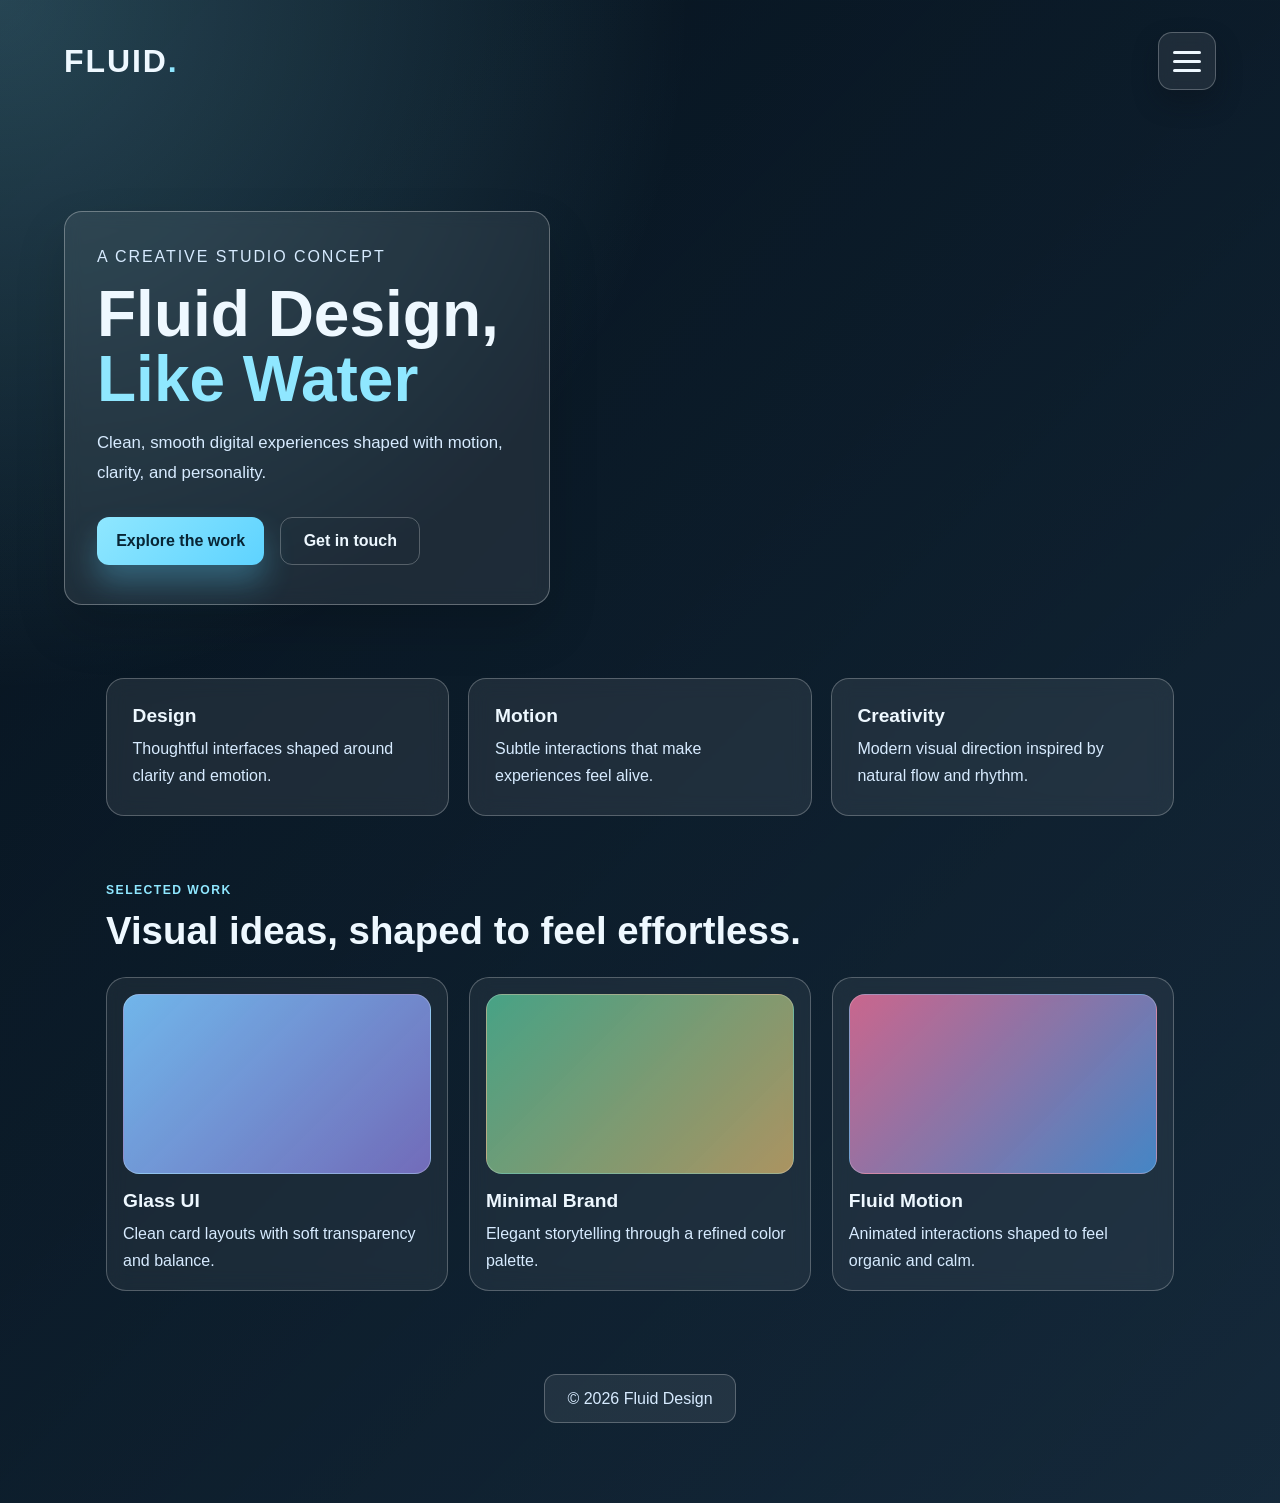
==== index.html @ 370abd74 "Refresh Fluid Design as a multi-page portfolio Co-authored-by: Copilot <223556219+Copilot@users.nore" ====
<!DOCTYPE html>
<html lang="en">

<head>
    <meta charset="UTF-8">
    <meta http-equiv="X-UA-Compatible" content="IE=edge">
    <meta name="viewport" content="width=device-width, initial-scale=1.0">
    <title>Fluid Design</title>
    <meta name="description" content="Fluid Design is a modern landing page concept inspired by water-like transitions and glassmorphism.">

    <link rel="stylesheet" href="css/flui-skin.css">
    <link rel="stylesheet" href="fontawesome-free-5.15.4-web/css/all.css">
</head>

<body>
    <div class="home-section">
        <header class="topbar">
            <a class="logo" href="index.html" aria-label="Fluid Design home">Fluid<span>.</span></a>

            <button class="menu-toggle" type="button" aria-label="Toggle menu" aria-expanded="false">
                <span class="bar"></span>
                <span class="bar"></span>
                <span class="bar"></span>
            </button>
        </header>

        <nav class="side-panel" id="site-navigation" aria-label="Main navigation">
            <div class="nav-links">
                <a href="index.html" aria-current="page">Home</a>
                <a href="about.html">About</a>
                <a href="work.html">Work</a>
                <a href="contact.html">Contact</a>
            </div>

            <div class="social-media" aria-label="Social media links">
                <a href="#" aria-label="Facebook Messenger"><i class="fab fa-facebook-messenger"></i></a>
                <a href="#" aria-label="Instagram"><i class="fab fa-instagram"></i></a>
                <a href="#" aria-label="Twitter"><i class="fab fa-twitter"></i></a>
                <a href="#" aria-label="YouTube"><i class="fab fa-youtube"></i></a>
            </div>
        </nav>

        <main class="home-content" id="home">
            <div class="content">
                <span class="eyebrow">A creative studio concept</span>
                <h1>Fluid Design,<br><span>Like Water</span></h1>
                <p class="tagline">Clean, smooth digital experiences shaped with motion, clarity, and personality.</p>

                <div class="cta-group">
                    <a href="work.html" class="primary-btn">Explore the work</a>
                    <a href="contact.html" class="secondary-btn">Get in touch</a>
                </div>
            </div>
        </main>

        <section class="info-strip" aria-label="About highlights">
            <article>
                <i class="fas fa-layer-group"></i>
                <h2>Design</h2>
                <p>Thoughtful interfaces shaped around clarity and emotion.</p>
            </article>
            <article>
                <i class="fas fa-bolt"></i>
                <h2>Motion</h2>
                <p>Subtle interactions that make experiences feel alive.</p>
            </article>
            <article>
                <i class="fas fa-pen-nib"></i>
                <h2>Creativity</h2>
                <p>Modern visual direction inspired by natural flow and rhythm.</p>
            </article>
        </section>

        <section class="projects" aria-label="Featured work">
            <div class="section-heading">
                <span>Selected work</span>
                <h3>Visual ideas, shaped to feel effortless.</h3>
            </div>

            <div class="project-grid">
                <div class="project-card">
                    <div class="project-visual visual-one"></div>
                    <h4>Glass UI</h4>
                    <p>Clean card layouts with soft transparency and balance.</p>
                </div>
                <div class="project-card">
                    <div class="project-visual visual-two"></div>
                    <h4>Minimal Brand</h4>
                    <p>Elegant storytelling through a refined color palette.</p>
                </div>
                <div class="project-card">
                    <div class="project-visual visual-three"></div>
                    <h4>Fluid Motion</h4>
                    <p>Animated interactions shaped to feel organic and calm.</p>
                </div>
            </div>
        </section>

        <footer>
            <div class="footer">
                <span>&copy; 2026 Fluid Design</span>
            </div>
        </footer>
    </div>

    <script src="js/site.js"></script>
</body>

</html>
---- css/flui-skin.css ----
:root {
    --bg-dark: #071826;
    --bg-mid: #183041;
    --panel: rgba(255, 255, 255, 0.12);
    --panel-strong: rgba(255, 255, 255, 0.2);
    --text-light: #eef8ff;
    --text-soft: #d7ebff;
    --accent: #8fe7ff;
    --accent-2: #5ed3ff;
    --shadow: rgba(12, 17, 27, 0.35);
    --border: rgba(255, 255, 255, 0.25);
}

* {
    margin: 0;
    padding: 0;
    box-sizing: border-box;
}

html {
    scroll-behavior: smooth;
}

body {
    font-family: "Segoe UI", Tahoma, Geneva, Verdana, sans-serif;
    background: linear-gradient(135deg, var(--bg-dark), var(--bg-mid));
    color: var(--text-light);
}

img {
    max-width: 100%;
    display: block;
}

button,
a {
    font: inherit;
}

.logo {
    color: var(--text-light);
    font-size: clamp(1.8rem, 2.5vw, 3rem);
    font-weight: 800;
    letter-spacing: 0.06em;
    text-transform: uppercase;
    text-decoration: none;
}

.logo span {
    color: var(--accent);
}

.home-section {
    position: relative;
    min-height: 100vh;
    padding: 2rem 4rem 3rem;
    background-image: linear-gradient(135deg, rgba(5, 16, 26, 0.7), rgba(18, 35, 53, 0.52)),
        url(../img/bg-2.jpg);
    background-size: cover;
    background-position: center;
    overflow: hidden;
}

.home-section::before {
    content: "";
    position: absolute;
    inset: 0;
    background: radial-gradient(circle at top left, rgba(143, 231, 255, 0.24), transparent 35%);
    pointer-events: none;
}

.topbar,
.home-content,
.info-strip,
.projects,
footer {
    position: relative;
    z-index: 1;
}

.topbar {
    display: flex;
    justify-content: space-between;
    align-items: center;
    margin-bottom: 3rem;
}

.menu-toggle {
    width: 58px;
    height: 58px;
    border: 1px solid var(--border);
    border-radius: 14px;
    background: rgba(255, 255, 255, 0.08);
    backdrop-filter: blur(8px);
    box-shadow: 0 12px 24px var(--shadow);
    cursor: pointer;
    display: flex;
    flex-direction: column;
    justify-content: center;
    align-items: center;
    gap: 6px;
    transition: transform 0.3s ease, background 0.3s ease;
}

.menu-toggle:hover {
    transform: translateY(-2px);
    background: rgba(255, 255, 255, 0.1);
}

.bar {
    width: 28px;
    height: 3px;
    border-radius: 999px;
    background: var(--text-light);
    transition: all 0.4s ease;
}

.menu-toggle.change .bar:nth-child(1) {
    transform: rotate(-45deg) translate(-7px, 7px);
}

.menu-toggle.change .bar:nth-child(2) {
    opacity: 0;
}

.menu-toggle.change .bar:nth-child(3) {
    transform: rotate(45deg) translate(-7px, -7px);
}

.side-panel {
    position: absolute;
    top: 5.5rem;
    right: 4rem;
    display: flex;
    flex-direction: column;
    justify-content: space-between;
    width: min(320px, calc(100vw - 3rem));
    min-height: 200px;
    padding: 1.6rem 1.4rem 1.4rem;
    border: 1px solid var(--border);
    border-radius: 22px;
    background: linear-gradient(135deg, rgba(76, 164, 197, 0.8), rgba(62, 43, 60, 0.55));
    backdrop-filter: blur(18px);
    box-shadow: 0 22px 45px rgba(0, 0, 0, 0.28);
    transform: translateX(120%);
    opacity: 0;
    pointer-events: none;
    visibility: hidden;
    transition: transform 0.35s ease, opacity 0.35s ease, visibility 0s linear 0.35s;
    z-index: 5;
}

.side-panel.open {
    transform: translateX(0);
    opacity: 1;
    pointer-events: auto;
    visibility: visible;
    transition-delay: 0s;
}

.nav-links {
    display: flex;
    flex-direction: column;
    gap: 0.9rem;
    margin-top: 0.8rem;
}

.nav-links a {
    color: var(--text-light);
    text-decoration: none;
    font-weight: 600;
    letter-spacing: 0.04em;
    padding: 0.7rem 0.8rem;
    border-radius: 10px;
    transition: background 0.25s ease, transform 0.25s ease;
}

.nav-links a:hover,
.nav-links a:focus-visible {
    background: rgba(255, 255, 255, 0.08);
    transform: translateX(4px);
    outline: none;
}

.nav-links a[aria-current="page"] {
    color: var(--accent);
    background: rgba(255, 255, 255, 0.08);
}

.social-media {
    display: flex;
    justify-content: center;
    gap: 1rem;
    margin-top: 1.3rem;
    font-size: 1.5rem;
}

.social-media a {
    display: inline-flex;
    align-items: center;
    justify-content: center;
    width: 42px;
    height: 42px;
    border-radius: 50%;
    color: var(--text-light);
    background: rgba(255, 255, 255, 0.08);
    border: 1px solid rgba(255, 255, 255, 0.15);
    transition: transform 0.25s ease, color 0.25s ease, background 0.25s ease;
}

.social-media a:hover,
.social-media a:focus-visible {
    color: #112633;
    background: rgba(255, 255, 255, 0.9);
    transform: translateY(-2px);
    outline: none;
}

.home-content {
    display: flex;
    align-items: center;
    min-height: 60vh;
    margin-top: 2rem;
}

.content {
    max-width: 560px;
    padding: 2.2rem 2rem 2.4rem;
    border: 1px solid rgba(255, 255, 255, 0.3);
    border-radius: 18px;
    background: rgba(255, 255, 255, 0.08);
    backdrop-filter: blur(8px);
    box-shadow: 0 24px 50px rgba(0, 0, 0, 0.15);
}

.eyebrow {
    display: inline-block;
    font-size: 1rem;
    letter-spacing: 0.12em;
    text-transform: uppercase;
    color: var(--text-soft);
    margin-bottom: 1rem;
}

.home-content h1 {
    font-size: clamp(2.8rem, 5vw, 5rem);
    line-height: 1.02;
    margin-bottom: 1rem;
}

.home-content h1 span {
    color: var(--accent);
}

.tagline {
    max-width: 45ch;
    font-size: 1.05rem;
    line-height: 1.8;
    color: var(--text-soft);
    margin-bottom: 1.8rem;
}

.cta-group {
    display: flex;
    flex-wrap: wrap;
    gap: 1rem;
}

.primary-btn,
.secondary-btn {
    display: inline-flex;
    align-items: center;
    justify-content: center;
    min-width: 140px;
    height: 48px;
    padding: 0.85rem 1.2rem;
    border-radius: 12px;
    text-decoration: none;
    font-weight: 700;
    transition: transform 0.25s ease, box-shadow 0.25s ease, border-color 0.25s ease;
}

.primary-btn {
    background: linear-gradient(135deg, var(--accent), var(--accent-2));
    color: #082535;
    box-shadow: 0 18px 30px rgba(94, 211, 255, 0.3);
}

.secondary-btn {
    background: transparent;
    color: var(--text-light);
    border: 1px solid var(--border);
}

.primary-btn:hover,
.primary-btn:focus-visible,
.secondary-btn:hover,
.secondary-btn:focus-visible {
    transform: translateY(-2px);
    outline: none;
}

.info-strip {
    display: grid;
    grid-template-columns: repeat(3, minmax(220px, 1fr));
    gap: 1.2rem;
    max-width: 1100px;
    margin: 0 auto 4rem;
    padding: 0 1rem;
}

.info-strip article {
    padding: 1.6rem;
    border: 1px solid var(--border);
    border-radius: 18px;
    background: rgba(255, 255, 255, 0.08);
    backdrop-filter: blur(10px);
}

.info-strip i {
    font-size: 1.5rem;
    color: var(--accent);
    margin-bottom: 1rem;
}

.info-strip h2 {
    margin-bottom: 0.5rem;
    font-size: 1.2rem;
}

.info-strip p {
    color: var(--text-soft);
    line-height: 1.7;
}

.projects {
    max-width: 1100px;
    margin: 0 auto;
    padding: 0 1rem 4rem;
}

.section-heading {
    margin-bottom: 1.5rem;
}

.section-heading span {
    color: var(--accent);
    text-transform: uppercase;
    letter-spacing: 0.12em;
    font-size: 0.76rem;
    font-weight: 700;
}

.section-heading h3 {
    margin-top: 0.7rem;
    font-size: clamp(1.8rem, 3vw, 2.8rem);
}

.project-grid {
    display: grid;
    grid-template-columns: repeat(3, minmax(220px, 1fr));
    gap: 1.3rem;
}

.project-card {
    padding: 1rem;
    border: 1px solid var(--border);
    border-radius: 20px;
    background: rgba(255, 255, 255, 0.06);
    backdrop-filter: blur(10px);
}

.project-visual {
    height: 180px;
    border-radius: 16px;
    margin-bottom: 1rem;
    background-size: cover;
    background-position: center;
    border: 1px solid rgba(255, 255, 255, 0.22);
}

.visual-one {
    background: linear-gradient(135deg, rgba(123, 198, 255, 0.9), rgba(161, 143, 255, 0.65));
}

.visual-two {
    background: linear-gradient(135deg, rgba(80, 184, 148, 0.85), rgba(232, 191, 113, 0.7));
}

.visual-three {
    background: linear-gradient(135deg, rgba(245, 117, 162, 0.8), rgba(85, 170, 255, 0.7));
}

.visual-four {
    background: linear-gradient(135deg, rgba(242, 186, 123, 0.85), rgba(111, 132, 220, 0.75));
}

.project-card h4 {
    margin-bottom: 0.5rem;
    font-size: 1.2rem;
}

.project-card p {
    color: var(--text-soft);
    line-height: 1.7;
}

footer {
    display: flex;
    justify-content: center;
    padding: 1.2rem 1rem 2rem;
}

.footer {
    padding: 0.9rem 1.4rem;
    border-radius: 12px;
    border: 1px solid var(--border);
    background: rgba(255, 255, 255, 0.08);
    color: var(--text-soft);
    text-align: center;
}

.page-shell {
    min-height: 100vh;
}

.page-content {
    position: relative;
    z-index: 1;
    width: min(1100px, 100%);
    margin: 0 auto;
    padding: 4rem 1rem 5rem;
}

.page-intro {
    max-width: 760px;
    margin-bottom: 3rem;
}

.page-intro h1 {
    margin: 0.6rem 0 1rem;
    font-size: clamp(2.8rem, 6vw, 5.5rem);
    line-height: 1;
}

.page-intro p {
    max-width: 62ch;
    color: var(--text-soft);
    font-size: 1.1rem;
    line-height: 1.8;
}

.page-kicker {
    color: var(--accent);
    font-size: 0.8rem;
    font-weight: 700;
    letter-spacing: 0.15em;
    text-transform: uppercase;
}

.about-layout {
    display: grid;
    grid-template-columns: minmax(0, 1.2fr) minmax(260px, 0.8fr);
    gap: 1.4rem;
    align-items: stretch;
}

.page-panel {
    padding: clamp(1.5rem, 4vw, 2.5rem);
    border: 1px solid var(--border);
    border-radius: 22px;
    background: rgba(255, 255, 255, 0.08);
    backdrop-filter: blur(10px);
}

.page-panel h2 {
    margin-bottom: 1rem;
    font-size: 1.5rem;
}

.page-panel p,
.page-panel li {
    color: var(--text-soft);
    line-height: 1.8;
}

.skills-list {
    display: flex;
    flex-wrap: wrap;
    gap: 0.65rem;
    margin-top: 1.4rem;
    list-style: none;
}

.skills-list li {
    padding: 0.55rem 0.8rem;
    border: 1px solid var(--border);
    border-radius: 999px;
    background: rgba(255, 255, 255, 0.06);
    font-size: 0.9rem;
}

.work-grid {
    display: grid;
    grid-template-columns: repeat(2, minmax(0, 1fr));
    gap: 1.3rem;
}

.work-card {
    overflow: hidden;
    border: 1px solid var(--border);
    border-radius: 22px;
    background: rgba(255, 255, 255, 0.07);
}

.work-card .project-visual {
    height: 260px;
    margin: 0;
    border: 0;
    border-radius: 0;
}

.work-card-copy {
    padding: 1.4rem;
}

.work-card-copy span {
    color: var(--accent);
    font-size: 0.75rem;
    font-weight: 700;
    letter-spacing: 0.12em;
    text-transform: uppercase;
}

.work-card-copy h2 {
    margin: 0.55rem 0;
    font-size: 1.4rem;
}

.work-card-copy p {
    color: var(--text-soft);
    line-height: 1.7;
}

.contact-layout {
    display: grid;
    grid-template-columns: minmax(0, 1.2fr) minmax(240px, 0.8fr);
    gap: 1.3rem;
}

.contact-link {
    display: inline-flex;
    margin-top: 1.3rem;
    color: var(--accent);
    font-size: clamp(1.1rem, 3vw, 1.5rem);
    font-weight: 700;
    overflow-wrap: anywhere;
    text-decoration-thickness: 1px;
    text-underline-offset: 5px;
}

.contact-note {
    margin-top: 0.75rem;
    font-size: 0.9rem;
}

.page-shell footer {
    margin-top: auto;
}

@media (max-width: 900px) {
    .home-section {
        padding: 1.5rem 1.2rem 2.2rem;
    }

    .side-panel {
        right: 1.2rem;
    }

    .info-strip,
    .project-grid {
        grid-template-columns: 1fr;
    }

    .about-layout,
    .contact-layout {
        grid-template-columns: 1fr;
    }
}

@media (max-width: 600px) {
    .topbar {
        margin-bottom: 2rem;
    }

    .content {
        padding: 1.5rem 1rem;
    }

    .cta-group {
        flex-direction: column;
    }

    .primary-btn,
    .secondary-btn {
        width: 100%;
    }

    .logo {
        font-size: 1.5rem;
    }

    .page-content {
        padding-top: 2rem;
    }

    .work-grid {
        grid-template-columns: 1fr;
    }

    .work-card .project-visual {
        height: 210px;
    }
}

@media (prefers-reduced-motion: reduce) {
    html {
        scroll-behavior: auto;
    }

    *,
    *::before,
    *::after {
        transition-duration: 0.01ms !important;
        animation-duration: 0.01ms !important;
    }
}
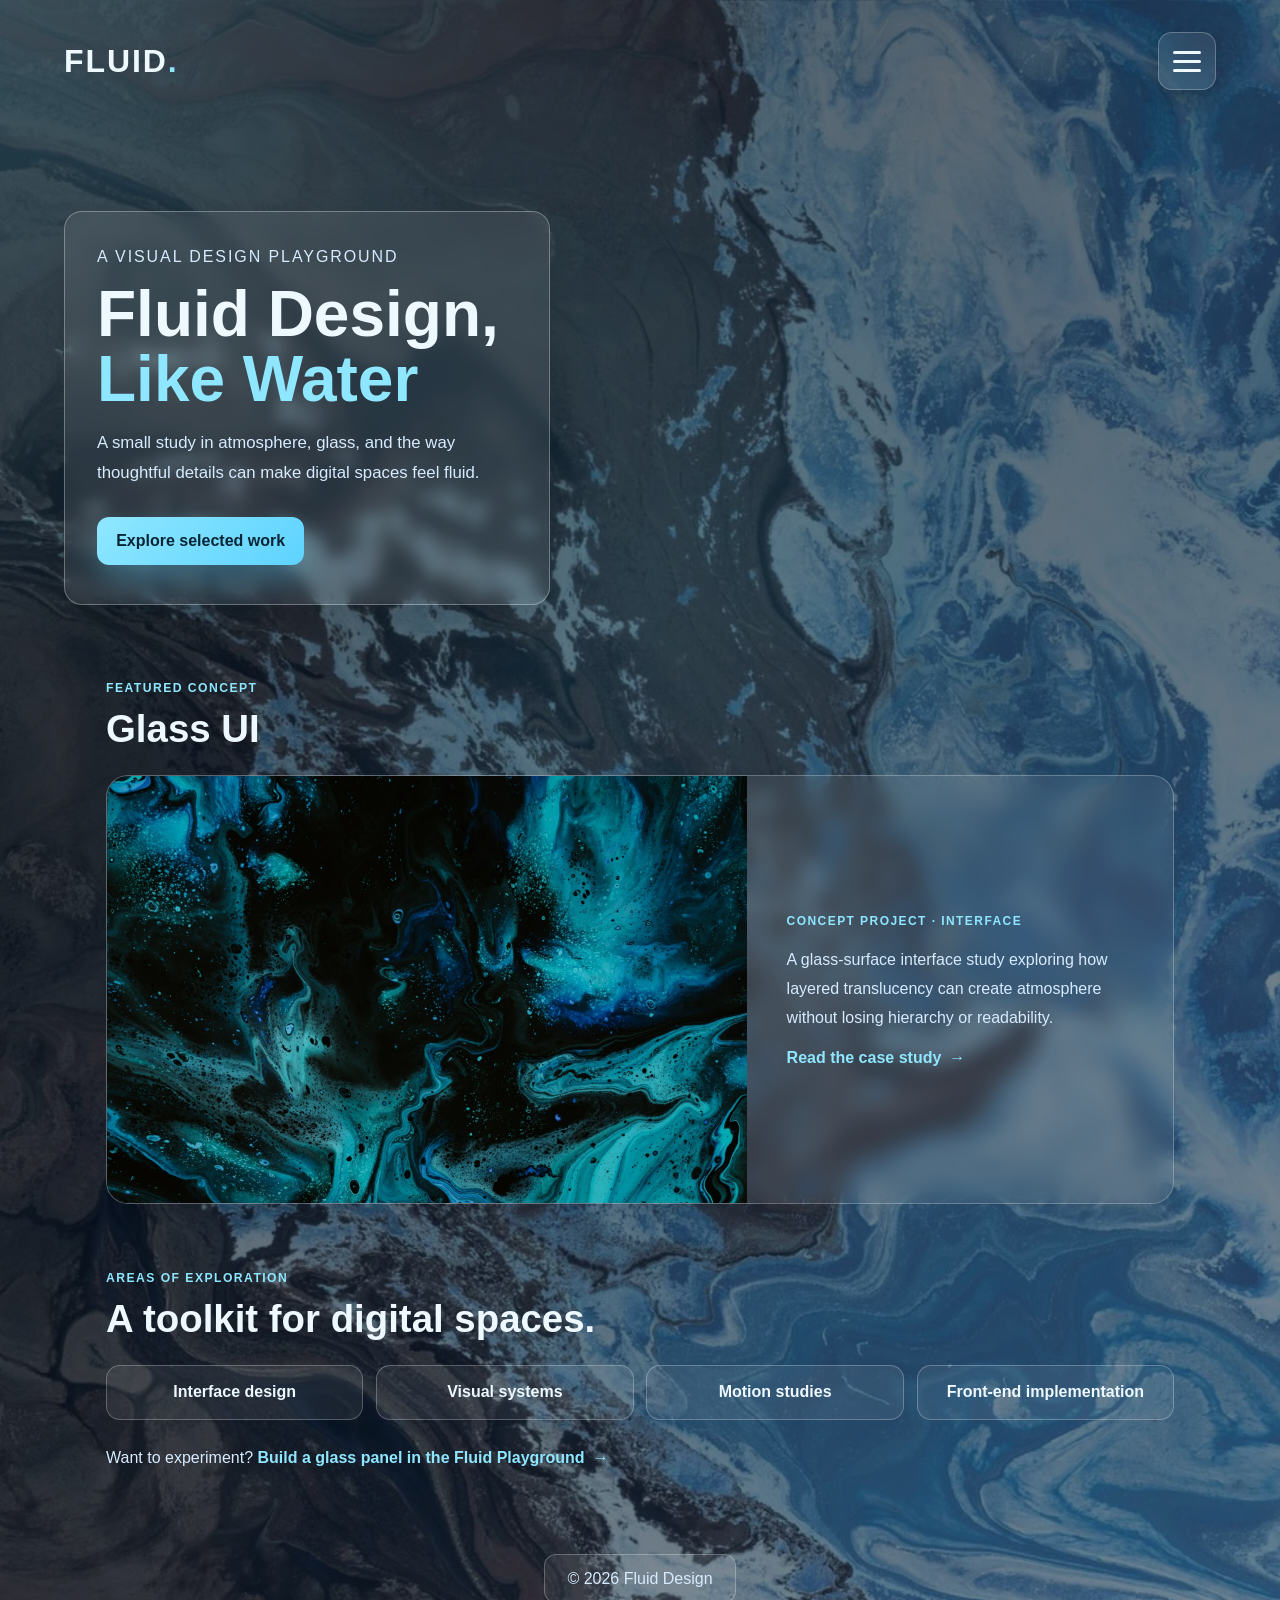
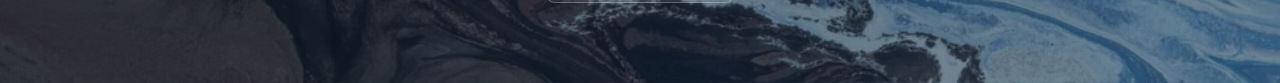
==== commit 029b68e2: "Add interactive features and new pages for Fluid Design project - Implement email copy functionality" ====
--- a/index.html
+++ b/index.html
@@ -7,13 +7,18 @@
     <meta name="viewport" content="width=device-width, initial-scale=1.0">
     <title>Fluid Design</title>
     <meta name="description" content="Fluid Design is a modern landing page concept inspired by water-like transitions and glassmorphism.">
+    <meta name="theme-color" content="#071826">
+    <meta property="og:type" content="website">
+    <meta property="og:title" content="Fluid Design — Digital experiences, shaped to flow">
+    <meta property="og:description" content="A responsive visual exploration of fluid motion, atmosphere, and glass-inspired interfaces.">
 
+    <link rel="icon" href="favicon.svg" type="image/svg+xml">
     <link rel="stylesheet" href="css/flui-skin.css">
     <link rel="stylesheet" href="fontawesome-free-5.15.4-web/css/all.css">
 </head>
 
 <body>
-    <div class="home-section">
+    <div class="home-section ambient">
         <header class="topbar">
             <a class="logo" href="index.html" aria-label="Fluid Design home">Fluid<span>.</span></a>
 
@@ -29,71 +34,54 @@
                 <a href="index.html" aria-current="page">Home</a>
                 <a href="about.html">About</a>
                 <a href="work.html">Work</a>
+                <a href="playground.html">Playground</a>
                 <a href="contact.html">Contact</a>
-            </div>
-
-            <div class="social-media" aria-label="Social media links">
-                <a href="#" aria-label="Facebook Messenger"><i class="fab fa-facebook-messenger"></i></a>
-                <a href="#" aria-label="Instagram"><i class="fab fa-instagram"></i></a>
-                <a href="#" aria-label="Twitter"><i class="fab fa-twitter"></i></a>
-                <a href="#" aria-label="YouTube"><i class="fab fa-youtube"></i></a>
             </div>
         </nav>
 
         <main class="home-content" id="home">
             <div class="content">
-                <span class="eyebrow">A creative studio concept</span>
+                <span class="eyebrow">A visual design playground</span>
                 <h1>Fluid Design,<br><span>Like Water</span></h1>
-                <p class="tagline">Clean, smooth digital experiences shaped with motion, clarity, and personality.</p>
+                <p class="tagline">A small study in atmosphere, glass, and the way thoughtful details can make digital spaces feel fluid.</p>
 
                 <div class="cta-group">
-                    <a href="work.html" class="primary-btn">Explore the work</a>
-                    <a href="contact.html" class="secondary-btn">Get in touch</a>
+                    <a href="work.html" class="primary-btn">Explore selected work</a>
                 </div>
             </div>
         </main>
 
-        <section class="info-strip" aria-label="About highlights">
-            <article>
-                <i class="fas fa-layer-group"></i>
-                <h2>Design</h2>
-                <p>Thoughtful interfaces shaped around clarity and emotion.</p>
-            </article>
-            <article>
-                <i class="fas fa-bolt"></i>
-                <h2>Motion</h2>
-                <p>Subtle interactions that make experiences feel alive.</p>
-            </article>
-            <article>
-                <i class="fas fa-pen-nib"></i>
-                <h2>Creativity</h2>
-                <p>Modern visual direction inspired by natural flow and rhythm.</p>
+        <section class="featured-projects" aria-labelledby="featured-title">
+            <div class="section-heading">
+                <span>Featured concept</span>
+                <h2 id="featured-title">Glass UI</h2>
+            </div>
+
+            <article class="featured-card">
+                <picture>
+                    <source srcset="img/bg-1.webp" type="image/webp">
+                    <img src="img/bg-1.jpg" width="1920" height="1280" alt="Abstract dark teal liquid texture used as the Glass UI concept moodboard" loading="lazy">
+                </picture>
+                <div class="featured-copy">
+                    <span class="concept-label">Concept project · Interface</span>
+                    <p>A glass-surface interface study exploring how layered translucency can create atmosphere without losing hierarchy or readability.</p>
+                    <a class="text-link" href="work/interface-concept.html">Read the case study <span aria-hidden="true">→</span></a>
+                </div>
             </article>
         </section>
 
-        <section class="projects" aria-label="Featured work">
+        <section class="capabilities" aria-labelledby="capabilities-title">
             <div class="section-heading">
-                <span>Selected work</span>
-                <h3>Visual ideas, shaped to feel effortless.</h3>
+                <span>Areas of exploration</span>
+                <h2 id="capabilities-title">A toolkit for digital spaces.</h2>
             </div>
-
-            <div class="project-grid">
-                <div class="project-card">
-                    <div class="project-visual visual-one"></div>
-                    <h4>Glass UI</h4>
-                    <p>Clean card layouts with soft transparency and balance.</p>
-                </div>
-                <div class="project-card">
-                    <div class="project-visual visual-two"></div>
-                    <h4>Minimal Brand</h4>
-                    <p>Elegant storytelling through a refined color palette.</p>
-                </div>
-                <div class="project-card">
-                    <div class="project-visual visual-three"></div>
-                    <h4>Fluid Motion</h4>
-                    <p>Animated interactions shaped to feel organic and calm.</p>
-                </div>
-            </div>
+            <ul class="capability-list">
+                <li>Interface design</li>
+                <li>Visual systems</li>
+                <li>Motion studies</li>
+                <li>Front-end implementation</li>
+            </ul>
+            <p class="playground-invite">Want to experiment? <a class="text-link" href="playground.html">Build a glass panel in the Fluid Playground <span aria-hidden="true">→</span></a></p>
         </section>
 
         <footer>
--- a/css/flui-skin.css
+++ b/css/flui-skin.css
@@ -17,6 +17,10 @@
     box-sizing: border-box;
 }
 
+[hidden] {
+    display: none !important;
+}
+
 html {
     scroll-behavior: smooth;
 }
@@ -35,6 +39,11 @@
 button,
 a {
     font: inherit;
+}
+
+:focus-visible {
+    outline: 3px solid var(--accent);
+    outline-offset: 3px;
 }
 
 .logo {
@@ -56,6 +65,8 @@
     padding: 2rem 4rem 3rem;
     background-image: linear-gradient(135deg, rgba(5, 16, 26, 0.7), rgba(18, 35, 53, 0.52)),
         url(../img/bg-2.jpg);
+    background-image: linear-gradient(135deg, rgba(5, 16, 26, 0.7), rgba(18, 35, 53, 0.52)),
+        image-set(url("../img/bg-2.webp") type("image/webp"), url("../img/bg-2.jpg") type("image/jpeg"));
     background-size: cover;
     background-position: center;
     overflow: hidden;
@@ -69,10 +80,24 @@
     pointer-events: none;
 }
 
+.home-section.ambient::after {
+    content: "";
+    position: absolute;
+    inset: 0;
+    z-index: 0;
+    background: radial-gradient(ellipse at var(--pointer-x, 52%) var(--pointer-y, 34%), rgba(82, 210, 238, 0.18), transparent 42%);
+    opacity: 0.7;
+    pointer-events: none;
+    transition: opacity 0.5s ease;
+}
+
 .topbar,
 .home-content,
 .info-strip,
 .projects,
+.featured-projects,
+.capabilities,
+.page-content,
 footer {
     position: relative;
     z-index: 1;
@@ -100,6 +125,10 @@
     align-items: center;
     gap: 6px;
     transition: transform 0.3s ease, background 0.3s ease;
+}
+
+html:not(.js-enabled) .menu-toggle {
+    display: none;
 }
 
 .menu-toggle:hover {
@@ -128,18 +157,25 @@
 }
 
 .side-panel {
+    display: flex;
+    flex-direction: column;
+    justify-content: space-between;
+    gap: 1rem;
+    width: 100%;
+    margin: 0 auto 1.5rem;
+    padding: 1rem;
+}
+
+html.js-enabled .side-panel {
     position: absolute;
     top: 5.5rem;
     right: 4rem;
-    display: flex;
-    flex-direction: column;
-    justify-content: space-between;
     width: min(320px, calc(100vw - 3rem));
     min-height: 200px;
     padding: 1.6rem 1.4rem 1.4rem;
     border: 1px solid var(--border);
     border-radius: 22px;
-    background: linear-gradient(135deg, rgba(76, 164, 197, 0.8), rgba(62, 43, 60, 0.55));
+    background: linear-gradient(135deg, rgba(76, 164, 197, 0.8), rgba(62, 43, 60, 0.78));
     backdrop-filter: blur(18px);
     box-shadow: 0 22px 45px rgba(0, 0, 0, 0.28);
     transform: translateX(120%);
@@ -150,7 +186,7 @@
     z-index: 5;
 }
 
-.side-panel.open {
+html.js-enabled .side-panel.open {
     transform: translateX(0);
     opacity: 1;
     pointer-events: auto;
@@ -179,10 +215,12 @@
 .nav-links a:focus-visible {
     background: rgba(255, 255, 255, 0.08);
     transform: translateX(4px);
-    outline: none;
-}
-
-.nav-links a[aria-current="page"] {
+    outline: 2px solid var(--accent);
+    outline-offset: 2px;
+}
+
+.nav-links a[aria-current="page"],
+.nav-links a[aria-current="location"] {
     color: var(--accent);
     background: rgba(255, 255, 255, 0.08);
 }
@@ -371,12 +409,15 @@
 }
 
 .project-visual {
+    display: block;
     height: 180px;
+    width: 100%;
     border-radius: 16px;
     margin-bottom: 1rem;
     background-size: cover;
     background-position: center;
     border: 1px solid rgba(255, 255, 255, 0.22);
+    object-fit: cover;
 }
 
 .visual-one {
@@ -401,6 +442,103 @@
 }
 
 .project-card p {
+    color: var(--text-soft);
+    line-height: 1.7;
+}
+
+.featured-projects,
+.capabilities {
+    width: min(1100px, 100%);
+    margin: 0 auto;
+    padding: 0 1rem 4rem;
+}
+
+.featured-projects .section-heading h2,
+.capabilities .section-heading h2 {
+    margin-top: 0.7rem;
+    font-size: clamp(1.8rem, 3vw, 2.8rem);
+}
+
+.featured-card {
+    display: grid;
+    grid-template-columns: minmax(0, 1.2fr) minmax(260px, 0.8fr);
+    overflow: hidden;
+    border: 1px solid var(--border);
+    border-radius: 22px;
+    background: rgba(255, 255, 255, 0.08);
+    backdrop-filter: blur(10px);
+}
+
+.featured-card picture {
+    display: block;
+    height: 100%;
+}
+
+.featured-card img {
+    width: 100%;
+    height: 100%;
+    min-height: 300px;
+    object-fit: cover;
+}
+
+.featured-copy {
+    display: flex;
+    flex-direction: column;
+    justify-content: center;
+    align-items: flex-start;
+    gap: 1rem;
+    padding: clamp(1.5rem, 4vw, 2.5rem);
+}
+
+.featured-copy p {
+    color: var(--text-soft);
+    line-height: 1.8;
+}
+
+.concept-label {
+    display: inline-block;
+    color: var(--accent);
+    font-size: 0.75rem;
+    font-weight: 700;
+    letter-spacing: 0.12em;
+    line-height: 1.5;
+    text-transform: uppercase;
+}
+
+.text-link,
+.back-link {
+    display: inline-flex;
+    align-items: center;
+    gap: 0.5rem;
+    color: var(--accent);
+    font-weight: 700;
+    text-decoration: none;
+    text-underline-offset: 4px;
+}
+
+.text-link:hover,
+.back-link:hover {
+    text-decoration: underline;
+}
+
+.capability-list {
+    display: grid;
+    grid-template-columns: repeat(4, minmax(0, 1fr));
+    gap: 0.8rem;
+    list-style: none;
+}
+
+.capability-list li {
+    padding: 1.1rem;
+    border: 1px solid var(--border);
+    border-radius: 14px;
+    background: rgba(255, 255, 255, 0.07);
+    font-weight: 600;
+    text-align: center;
+}
+
+.playground-invite {
+    margin-top: 1.5rem;
     color: var(--text-soft);
     line-height: 1.7;
 }
@@ -511,25 +649,47 @@
     border: 1px solid var(--border);
     border-radius: 22px;
     background: rgba(255, 255, 255, 0.07);
+    transition: transform 0.25s ease, border-color 0.25s ease;
+}
+
+.work-card:hover {
+    transform: translateY(-3px);
+    border-color: rgba(143, 231, 255, 0.55);
+}
+
+.work-card-link {
+    display: block;
+    height: 100%;
+    padding: 1rem;
+    color: inherit;
+    text-decoration: none;
+}
+
+.work-card-link:hover .project-visual {
+    transform: scale(1.02);
 }
 
 .work-card .project-visual {
     height: 260px;
+    width: 100%;
     margin: 0;
     border: 0;
     border-radius: 0;
+    transition: transform 0.35s ease;
+}
+
+.work-card picture {
+    display: block;
+    margin: -1rem -1rem 0;
+    width: calc(100% + 2rem);
 }
 
 .work-card-copy {
-    padding: 1.4rem;
-}
-
-.work-card-copy span {
-    color: var(--accent);
-    font-size: 0.75rem;
-    font-weight: 700;
-    letter-spacing: 0.12em;
-    text-transform: uppercase;
+    padding: 1.4rem 0;
+}
+
+.work-card-copy .concept-label {
+    color: var(--accent);
 }
 
 .work-card-copy h2 {
@@ -564,6 +724,405 @@
     font-size: 0.9rem;
 }
 
+.principle-list,
+.contact-prompts {
+    display: grid;
+    gap: 0.7rem;
+    margin-top: 1rem;
+    padding-left: 1.2rem;
+}
+
+.principle-list strong {
+    color: var(--text-light);
+}
+
+.process-section {
+    margin-top: 4rem;
+}
+
+.process-section .section-heading h2 {
+    margin-top: 0.7rem;
+    font-size: clamp(1.8rem, 3vw, 2.8rem);
+}
+
+.process-list {
+    display: grid;
+    grid-template-columns: repeat(4, minmax(0, 1fr));
+    gap: 1rem;
+    margin-top: 1.5rem;
+    list-style: none;
+    counter-reset: process;
+}
+
+.process-list li {
+    display: flex;
+    flex-direction: column;
+    gap: 0.6rem;
+    padding: 1.3rem;
+    border: 1px solid var(--border);
+    border-radius: 16px;
+    background: rgba(255, 255, 255, 0.07);
+    counter-increment: process;
+}
+
+.process-list li::before {
+    content: "0" counter(process);
+    color: var(--accent);
+    font-size: 0.8rem;
+    font-weight: 700;
+    letter-spacing: 0.1em;
+}
+
+.process-list strong {
+    font-size: 1.15rem;
+}
+
+.process-list span {
+    color: var(--text-soft);
+    line-height: 1.65;
+}
+
+.exploring-panel {
+    margin-top: 1.4rem;
+}
+
+.exploring-panel h2 {
+    max-width: 30ch;
+    margin-top: 0.7rem;
+}
+
+.copy-email-row {
+    display: flex;
+    flex-wrap: wrap;
+    align-items: center;
+    gap: 1rem;
+    margin-top: 1rem;
+}
+
+.copy-email {
+    min-width: 120px;
+    cursor: pointer;
+}
+
+.copy-status {
+    min-height: 1.5em;
+    color: var(--accent);
+    font-size: 0.95rem;
+}
+
+.case-content {
+    max-width: 1000px;
+}
+
+.back-link {
+    margin-bottom: 2rem;
+}
+
+.project-meta {
+    display: grid;
+    grid-template-columns: repeat(3, minmax(0, 1fr));
+    gap: 1px;
+    overflow: hidden;
+    margin: 0 0 2rem;
+    border: 1px solid var(--border);
+    border-radius: 18px;
+    background: var(--border);
+}
+
+.project-meta div {
+    padding: 1rem 1.2rem;
+    background: rgba(7, 24, 38, 0.85);
+}
+
+.project-meta dt {
+    margin-bottom: 0.4rem;
+    color: var(--accent);
+    font-size: 0.73rem;
+    font-weight: 700;
+    letter-spacing: 0.12em;
+    text-transform: uppercase;
+}
+
+.project-meta dd {
+    color: var(--text-soft);
+    line-height: 1.5;
+}
+
+.case-visual {
+    margin-bottom: 3rem;
+}
+
+.case-visual picture {
+    display: block;
+}
+
+.case-visual img {
+    width: 100%;
+    max-height: 520px;
+    border: 1px solid var(--border);
+    border-radius: 22px;
+    object-fit: cover;
+}
+
+.case-visual figcaption {
+    margin-top: 0.7rem;
+    color: var(--text-soft);
+    font-size: 0.85rem;
+}
+
+.case-sections {
+    display: grid;
+    gap: 1rem;
+}
+
+.case-section {
+    padding: clamp(1.4rem, 3vw, 2rem);
+    border: 1px solid var(--border);
+    border-radius: 18px;
+    background: rgba(255, 255, 255, 0.07);
+}
+
+.case-section h2 {
+    margin: 0.55rem 0 0.8rem;
+    font-size: clamp(1.35rem, 2vw, 1.7rem);
+}
+
+.case-section p,
+.case-section li {
+    max-width: 75ch;
+    color: var(--text-soft);
+    line-height: 1.8;
+}
+
+.case-section ul {
+    display: grid;
+    gap: 0.45rem;
+    padding-left: 1.25rem;
+}
+
+.case-section .text-link {
+    margin-top: 1rem;
+}
+
+.case-pagination {
+    display: flex;
+    justify-content: space-between;
+    gap: 1rem;
+    margin-top: 2rem;
+    padding-top: 1.2rem;
+    border-top: 1px solid var(--border);
+}
+
+.case-pagination a {
+    color: var(--accent);
+    font-weight: 700;
+    text-decoration: none;
+}
+
+.case-pagination a:hover {
+    text-decoration: underline;
+}
+
+.work-filters {
+    display: flex;
+    flex-wrap: wrap;
+    gap: 0.6rem;
+    margin: -1rem 0 1.5rem;
+}
+
+.work-filters button {
+    padding: 0.65rem 1rem;
+    border: 1px solid var(--border);
+    border-radius: 999px;
+    background: rgba(255, 255, 255, 0.06);
+    color: var(--text-light);
+    cursor: pointer;
+}
+
+.work-filters button[aria-pressed="true"] {
+    border-color: var(--accent);
+    background: rgba(143, 231, 255, 0.16);
+    color: var(--accent);
+}
+
+.filter-status {
+    min-height: 1.5rem;
+    margin-bottom: 0.8rem;
+    color: var(--text-soft);
+}
+
+.playground-layout {
+    display: grid;
+    grid-template-columns: minmax(250px, 0.8fr) minmax(0, 1.2fr);
+    align-items: start;
+    gap: 1.2rem;
+}
+
+.playground-controls {
+    display: grid;
+    gap: 1.1rem;
+}
+
+.playground-controls h2 {
+    margin-bottom: 0;
+}
+
+.control-field,
+.range-field {
+    display: grid;
+    gap: 0.55rem;
+    color: var(--text-light);
+    font-size: 0.95rem;
+    font-weight: 600;
+}
+
+.control-field select {
+    width: 100%;
+    min-height: 44px;
+    padding: 0.6rem 0.75rem;
+    border: 1px solid var(--border);
+    border-radius: 10px;
+    background: #102a3a;
+    color: var(--text-light);
+}
+
+.range-field > span {
+    display: flex;
+    justify-content: space-between;
+    gap: 1rem;
+}
+
+.range-field output {
+    color: var(--accent);
+    font-variant-numeric: tabular-nums;
+}
+
+.range-field input {
+    width: 100%;
+    accent-color: var(--accent-2);
+}
+
+.playground-actions {
+    display: flex;
+    flex-wrap: wrap;
+    gap: 0.7rem;
+}
+
+.playground-actions button {
+    cursor: pointer;
+}
+
+.copy-css:disabled {
+    cursor: not-allowed;
+    opacity: 0.55;
+}
+
+.playground-preview-column {
+    display: grid;
+    gap: 1rem;
+}
+
+.playground-stage {
+    position: relative;
+    display: grid;
+    min-height: 390px;
+    padding: clamp(1.5rem, 5vw, 3rem);
+    overflow: hidden;
+    place-items: center;
+    border: 1px solid var(--border);
+    border-radius: 22px;
+    background-color: var(--bg-dark);
+    background-image: linear-gradient(rgba(5, 16, 26, 0.28), rgba(5, 16, 26, 0.45)), url("../img/bg-1.jpg");
+    background-image: linear-gradient(rgba(5, 16, 26, 0.28), rgba(5, 16, 26, 0.45)), image-set(url("../img/bg-1.webp") type("image/webp"), url("../img/bg-1.jpg") type("image/jpeg"));
+    background-position: center;
+    background-size: cover;
+    isolation: isolate;
+}
+
+.playground-stage[data-background="bg-2.webp"] {
+    background-image: linear-gradient(rgba(5, 16, 26, 0.28), rgba(5, 16, 26, 0.45)), url("../img/bg-2.jpg");
+    background-image: linear-gradient(rgba(5, 16, 26, 0.28), rgba(5, 16, 26, 0.45)), image-set(url("../img/bg-2.webp") type("image/webp"), url("../img/bg-2.jpg") type("image/jpeg"));
+}
+
+.playground-stage[data-background="bg.webp"] {
+    background-image: linear-gradient(rgba(5, 16, 26, 0.28), rgba(5, 16, 26, 0.45)), url("../img/bg.jpg");
+    background-image: linear-gradient(rgba(5, 16, 26, 0.28), rgba(5, 16, 26, 0.45)), image-set(url("../img/bg.webp") type("image/webp"), url("../img/bg.jpg") type("image/jpeg"));
+}
+
+.playground-stage[data-background="bubble.webp"] {
+    background-image: linear-gradient(rgba(5, 16, 26, 0.28), rgba(5, 16, 26, 0.45)), url("../img/bubble.png");
+    background-image: linear-gradient(rgba(5, 16, 26, 0.28), rgba(5, 16, 26, 0.45)), image-set(url("../img/bubble.webp") type("image/webp"), url("../img/bubble.png") type("image/png"));
+}
+
+.glass-preview {
+    position: relative;
+    z-index: 1;
+    width: min(100%, 410px);
+    padding: clamp(1.5rem, 4vw, 2.5rem);
+    border: 1px solid rgba(255, 255, 255, 0.35);
+    box-shadow: 0 24px 50px rgba(0, 0, 0, 0.25);
+    color: #f4fbff;
+    animation: glass-float 10s ease-in-out infinite;
+}
+
+.glass-preview h2 {
+    margin: 0.8rem 0;
+    font-size: clamp(1.8rem, 4vw, 2.5rem);
+    line-height: 1.05;
+}
+
+.glass-preview p {
+    margin-bottom: 1rem;
+    color: #e4f4ff;
+    line-height: 1.7;
+}
+
+@keyframes glass-float {
+    0%,
+    100% { transform: translateY(0); }
+    50% { transform: translateY(var(--motion-distance, -2px)); }
+}
+
+.css-output-panel {
+    padding: 1.3rem;
+}
+
+.css-output-heading {
+    display: flex;
+    align-items: baseline;
+    justify-content: space-between;
+    gap: 1rem;
+    margin-bottom: 0.8rem;
+}
+
+.css-output-heading h2 {
+    margin: 0;
+    font-size: 1.15rem;
+}
+
+.css-output-heading span {
+    color: var(--text-soft);
+    font-size: 0.85rem;
+}
+
+.css-output-panel pre {
+    overflow: auto;
+    padding: 1rem;
+    border: 1px solid var(--border);
+    border-radius: 12px;
+    background: rgba(4, 14, 22, 0.75);
+    color: #d9f4ff;
+    font-size: 0.82rem;
+    line-height: 1.6;
+    white-space: pre-wrap;
+    overflow-wrap: anywhere;
+}
+
+.not-found-panel {
+    max-width: 700px;
+    margin: 8vh auto;
+}
+
 .page-shell footer {
     margin-top: auto;
 }
@@ -573,11 +1132,10 @@
         padding: 1.5rem 1.2rem 2.2rem;
     }
 
-    .side-panel {
+    html.js-enabled .side-panel {
         right: 1.2rem;
     }
 
-    .info-strip,
     .project-grid {
         grid-template-columns: 1fr;
     }
@@ -586,6 +1144,25 @@
     .contact-layout {
         grid-template-columns: 1fr;
     }
+
+    .capability-list,
+    .process-list {
+        grid-template-columns: repeat(2, minmax(0, 1fr));
+    }
+
+    .playground-layout {
+        grid-template-columns: 1fr;
+    }
+
+    .playground-controls {
+        grid-template-columns: repeat(2, minmax(0, 1fr));
+    }
+
+    .playground-controls h2,
+    .playground-actions,
+    .playground-controls .copy-status {
+        grid-column: 1 / -1;
+    }
 }
 
 @media (max-width: 600px) {
@@ -620,6 +1197,54 @@
 
     .work-card .project-visual {
         height: 210px;
+    }
+
+    .featured-card {
+        grid-template-columns: 1fr;
+    }
+
+    .featured-card img {
+        min-height: 210px;
+        max-height: 260px;
+    }
+
+    .capability-list,
+    .process-list,
+    .playground-controls {
+        grid-template-columns: 1fr;
+    }
+
+    .project-meta {
+        grid-template-columns: repeat(2, minmax(0, 1fr));
+    }
+
+    .playground-controls h2,
+    .playground-actions,
+    .playground-controls .copy-status {
+        grid-column: auto;
+    }
+
+    .playground-stage {
+        min-height: 330px;
+        padding: 1rem;
+    }
+
+    html.js-enabled .side-panel {
+        position: fixed;
+        inset: 5.4rem 1rem 1rem;
+        width: auto;
+        min-height: 0;
+        overflow-y: auto;
+        justify-content: flex-start;
+        border-radius: 20px;
+    }
+
+    body.menu-open {
+        overflow: hidden;
+    }
+
+    .case-pagination {
+        flex-direction: column;
     }
 }
 
@@ -632,6 +1257,6 @@
     *::before,
     *::after {
         transition-duration: 0.01ms !important;
-        animation-duration: 0.01ms !important;
-    }
-}
+        animation: none !important;
+    }
+}
